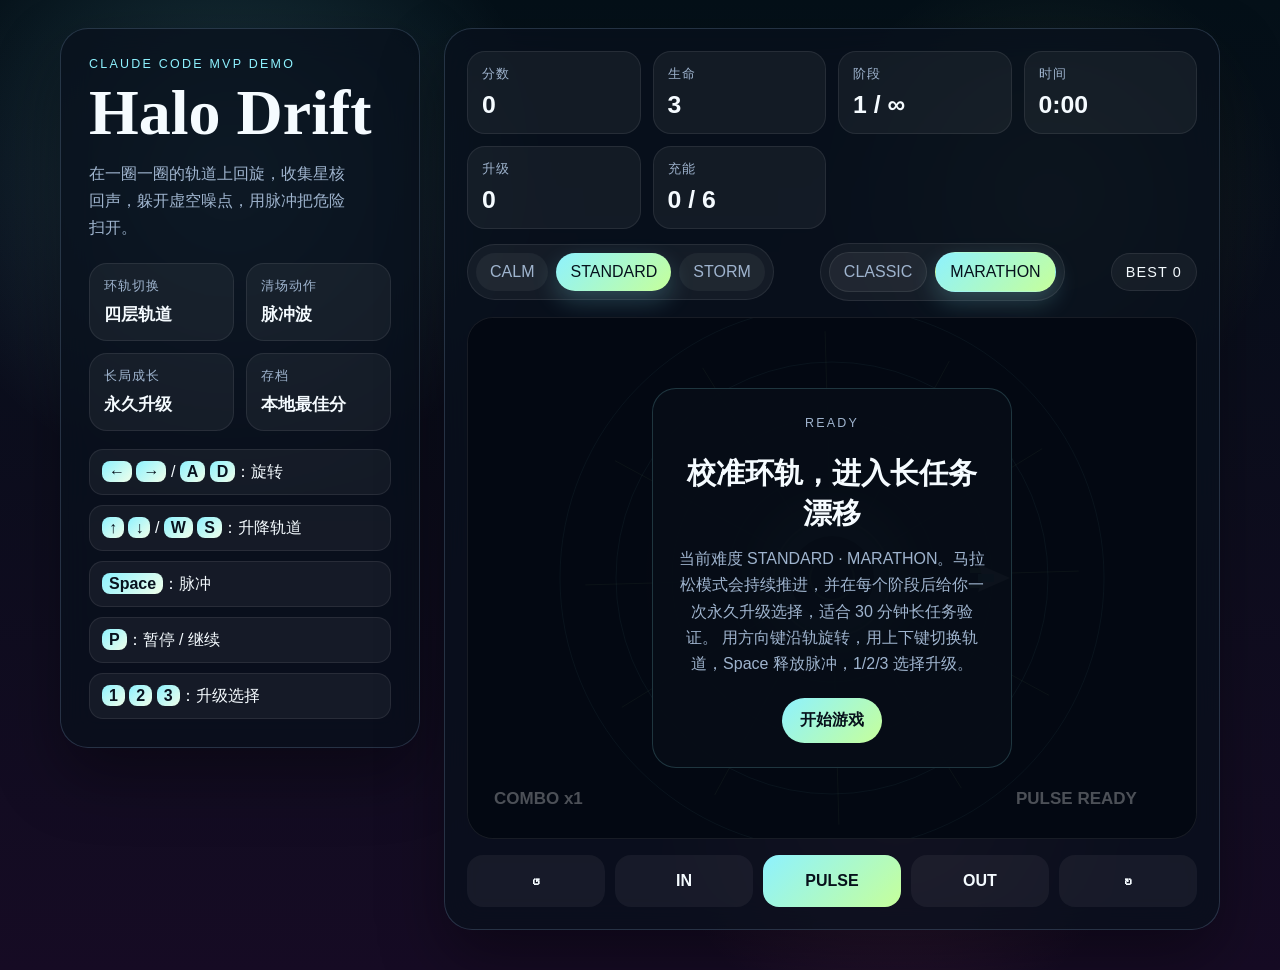
==== examples/halo-drift/index.html @ 2d6ed37b "feat: add verified long-task mini-game runner" ====
<!DOCTYPE html>
<html lang="zh-CN">
  <head>
    <meta charset="UTF-8" />
    <meta name="viewport" content="width=device-width, initial-scale=1.0" />
    <title>Halo Drift / 环轨漂移</title>
    <link rel="stylesheet" href="./styles.css" />
  </head>
  <body>
    <main class="page-shell">
      <section class="hero-panel">
        <p class="eyebrow">Claude Code MVP Demo</p>
        <h1>Halo Drift</h1>
        <p class="summary">
          在一圈一圈的轨道上回旋，收集星核回声，躲开虚空噪点，用脉冲把危险扫开。
        </p>
        <div class="feature-grid">
          <article>
            <span>环轨切换</span>
            <strong>四层轨道</strong>
          </article>
          <article>
            <span>清场动作</span>
            <strong>脉冲波</strong>
          </article>
          <article>
            <span>长局成长</span>
            <strong>永久升级</strong>
          </article>
          <article>
            <span>存档</span>
            <strong>本地最佳分</strong>
          </article>
        </div>
        <div class="controls">
          <span><kbd>←</kbd> <kbd>→</kbd> / <kbd>A</kbd> <kbd>D</kbd>：旋转</span>
          <span><kbd>↑</kbd> <kbd>↓</kbd> / <kbd>W</kbd> <kbd>S</kbd>：升降轨道</span>
          <span><kbd>Space</kbd>：脉冲</span>
          <span><kbd>P</kbd>：暂停 / 继续</span>
          <span><kbd>1</kbd> <kbd>2</kbd> <kbd>3</kbd>：升级选择</span>
        </div>
      </section>

      <section class="game-panel">
        <div class="hud">
          <div class="stat-card">
            <span class="label">分数</span>
            <strong id="score">0</strong>
          </div>
          <div class="stat-card">
            <span class="label">生命</span>
            <strong id="health">3</strong>
          </div>
          <div class="stat-card">
            <span class="label">阶段</span>
            <strong id="phase">1</strong>
          </div>
          <div class="stat-card">
            <span class="label">时间</span>
            <strong id="time">0:00</strong>
          </div>
          <div class="stat-card">
            <span class="label">升级</span>
            <strong id="upgrades">0</strong>
          </div>
          <div class="stat-card">
            <span class="label">充能</span>
            <strong id="charge">0 / 6</strong>
          </div>
        </div>

        <div class="toolbar">
          <div class="mode-selector" role="group" aria-label="难度选择">
            <button type="button" class="mode-button is-active" data-mode="calm">CALM</button>
            <button type="button" class="mode-button" data-mode="standard">STANDARD</button>
            <button type="button" class="mode-button" data-mode="storm">STORM</button>
          </div>
          <div class="run-selector" role="group" aria-label="运行模式">
            <button type="button" class="run-button" data-run="classic">CLASSIC</button>
            <button type="button" class="run-button is-active" data-run="marathon">MARATHON</button>
          </div>
          <div class="toolbar-badge" id="bestBadge">BEST 0</div>
        </div>

        <div class="canvas-frame">
          <canvas id="gameCanvas" width="1200" height="760" aria-label="Halo Drift game arena"></canvas>
          <div class="overlay" id="overlay">
            <div class="overlay-card">
              <p class="overlay-tag" id="overlayTag">READY</p>
              <h2 id="overlayTitle">校准环轨，准备跃入星环</h2>
              <p id="overlayText">
                收集发光回声点，避开暗色噪点。每次充能满格后，核心会进入下一阶段。
              </p>
              <div class="upgrade-select hidden" id="upgradeSelect" aria-label="升级选择">
                <p class="upgrade-kicker">PERMANENT UPGRADE</p>
                <div class="upgrade-grid" id="upgradeGrid"></div>
              </div>
              <button id="startButton" type="button">开始游戏</button>
            </div>
          </div>
        </div>

        <div class="touch-controls" aria-label="触屏控制">
          <button type="button" class="touch-button" data-action="left">↺</button>
          <button type="button" class="touch-button" data-action="in">IN</button>
          <button type="button" class="touch-button pulse" data-action="pulse">PULSE</button>
          <button type="button" class="touch-button" data-action="out">OUT</button>
          <button type="button" class="touch-button" data-action="right">↻</button>
        </div>
      </section>
    </main>

    <script src="./game.js"></script>
  </body>
</html>
---- examples/halo-drift/styles.css ----
:root {
  --bg-top: #041018;
  --bg-bottom: #160b24;
  --panel: rgba(9, 16, 28, 0.76);
  --panel-border: rgba(170, 212, 255, 0.18);
  --text-main: #f5fbff;
  --text-muted: #9fb4ce;
  --accent: #8ef2ff;
  --accent-2: #c6ff9a;
  --danger: #ff7f9b;
  --shadow: 0 28px 64px rgba(0, 0, 0, 0.36);
  --display-font: "Iowan Old Style", "Palatino Linotype", "Book Antiqua", serif;
  --body-font: "Avenir Next", "Gill Sans", "Trebuchet MS", sans-serif;
}

* {
  box-sizing: border-box;
}

html,
body {
  min-height: 100%;
}

body {
  margin: 0;
  color: var(--text-main);
  font-family: var(--body-font);
  background:
    radial-gradient(circle at 18% 18%, rgba(142, 242, 255, 0.18), transparent 24%),
    radial-gradient(circle at 82% 20%, rgba(198, 255, 154, 0.1), transparent 18%),
    radial-gradient(circle at 70% 82%, rgba(255, 127, 155, 0.14), transparent 20%),
    linear-gradient(180deg, var(--bg-top), var(--bg-bottom));
}

.page-shell {
  width: min(1160px, calc(100% - 32px));
  margin: 0 auto;
  padding: 28px 0 40px;
  display: grid;
  grid-template-columns: minmax(280px, 360px) minmax(320px, 1fr);
  gap: 24px;
  align-items: start;
}

.hero-panel,
.game-panel {
  background: var(--panel);
  border: 1px solid var(--panel-border);
  border-radius: 28px;
  box-shadow: var(--shadow);
  backdrop-filter: blur(16px);
}

.hero-panel {
  padding: 28px;
}

.eyebrow {
  margin: 0 0 12px;
  color: var(--accent);
  text-transform: uppercase;
  letter-spacing: 0.18em;
  font-size: 0.78rem;
}

.hero-panel h1 {
  margin: 0;
  font-family: var(--display-font);
  font-size: clamp(2.8rem, 5vw, 4.4rem);
  line-height: 0.95;
}

.summary {
  margin: 16px 0 22px;
  color: var(--text-muted);
  line-height: 1.7;
  max-width: 30ch;
}

.feature-grid {
  display: grid;
  grid-template-columns: repeat(2, minmax(0, 1fr));
  gap: 12px;
  margin-bottom: 18px;
}

.feature-grid article,
.controls span,
.stat-card,
.toolbar-badge,
.mode-button,
.run-button,
.touch-button {
  border: 1px solid rgba(255, 255, 255, 0.08);
  background: rgba(255, 255, 255, 0.05);
}

.feature-grid article {
  padding: 14px;
  border-radius: 18px;
}

.feature-grid article span,
.label {
  display: block;
  color: var(--text-muted);
  font-size: 0.8rem;
  letter-spacing: 0.08em;
  text-transform: uppercase;
}

.feature-grid article strong {
  display: block;
  margin-top: 8px;
  font-size: 1.05rem;
}

.controls {
  display: grid;
  gap: 10px;
}

.controls span {
  padding: 10px 12px;
  border-radius: 14px;
  color: var(--text-main);
  line-height: 1.5;
}

kbd {
  padding: 2px 7px;
  border-radius: 8px;
  color: #08121e;
  background: linear-gradient(135deg, var(--accent), #f1ffea);
  font: inherit;
  font-weight: 700;
}

.game-panel {
  padding: 22px;
}

.hud {
  display: grid;
  grid-template-columns: repeat(4, minmax(0, 1fr));
  gap: 12px;
  margin-bottom: 14px;
}

.stat-card {
  padding: 14px;
  border-radius: 18px;
}

.stat-card strong {
  display: block;
  margin-top: 8px;
  font-size: 1.55rem;
}

.toolbar {
  display: flex;
  justify-content: space-between;
  align-items: center;
  gap: 12px;
  margin-bottom: 16px;
}

.run-selector {
  display: inline-grid;
  grid-template-columns: repeat(2, auto);
  gap: 8px;
  padding: 8px;
  border-radius: 999px;
  background: rgba(255, 255, 255, 0.05);
  border: 1px solid rgba(255, 255, 255, 0.08);
}

.mode-selector {
  display: inline-grid;
  grid-template-columns: repeat(3, auto);
  gap: 8px;
  padding: 8px;
  border-radius: 999px;
  background: rgba(255, 255, 255, 0.05);
  border: 1px solid rgba(255, 255, 255, 0.08);
}

.mode-button,
.touch-button,
button {
  appearance: none;
  border: 0;
  font: inherit;
  cursor: pointer;
}

.mode-button {
  padding: 10px 14px;
  color: var(--text-muted);
  border-radius: 999px;
}

.run-button {
  padding: 10px 14px;
  color: var(--text-muted);
  border-radius: 999px;
}

.mode-button.is-active,
.run-button.is-active {
  color: #06111c;
  background: linear-gradient(135deg, var(--accent), var(--accent-2));
  box-shadow: 0 10px 24px rgba(142, 242, 255, 0.22);
}

.toolbar-badge {
  padding: 10px 14px;
  border-radius: 999px;
  color: var(--text-main);
  font-size: 0.9rem;
  letter-spacing: 0.08em;
}

.canvas-frame {
  position: relative;
  overflow: hidden;
  width: 100%;
  border-radius: 26px;
  background:
    radial-gradient(circle at 50% 50%, rgba(142, 242, 255, 0.14), transparent 30%),
    radial-gradient(circle at 50% 50%, rgba(255, 127, 155, 0.08), transparent 45%),
    #040912;
  border: 1px solid rgba(255, 255, 255, 0.08);
}

canvas {
  display: block;
  width: 100%;
  height: auto;
}

.overlay {
  position: absolute;
  inset: 0;
  display: grid;
  place-items: center;
  padding: 24px;
  background: rgba(3, 7, 18, 0.58);
}

.overlay.hidden {
  display: none;
}

.overlay-card {
  width: min(100%, 360px);
  padding: 24px;
  text-align: center;
  border-radius: 24px;
  background: rgba(7, 13, 23, 0.94);
  border: 1px solid rgba(142, 242, 255, 0.18);
}

.overlay-tag {
  margin: 0 0 12px;
  color: var(--accent);
  text-transform: uppercase;
  letter-spacing: 0.18em;
  font-size: 0.78rem;
}

.overlay-card h2 {
  margin: 0 0 12px;
  font-family: var(--display-font);
  font-size: 1.8rem;
}

.upgrade-select {
  margin: 18px 0 14px;
}

.upgrade-select.hidden {
  display: none;
}

.upgrade-kicker {
  margin: 0 0 10px;
  color: var(--accent-2);
  text-transform: uppercase;
  letter-spacing: 0.18em;
  font-size: 0.72rem;
}

.upgrade-grid {
  display: grid;
  gap: 10px;
}

.upgrade-card {
  width: 100%;
  padding: 14px 16px;
  text-align: left;
  border-radius: 18px;
  color: var(--text-main);
  background: linear-gradient(180deg, rgba(255, 255, 255, 0.1), rgba(255, 255, 255, 0.04));
  border: 1px solid rgba(255, 255, 255, 0.1);
  transition: transform 0.18s ease, border-color 0.18s ease, box-shadow 0.18s ease;
}

.upgrade-card:hover,
.upgrade-card:focus-visible {
  transform: translateY(-1px);
  border-color: var(--accent-2);
  box-shadow: 0 12px 28px rgba(198, 255, 154, 0.16);
  outline: none;
}

.upgrade-card .upgrade-top {
  display: flex;
  align-items: baseline;
  justify-content: space-between;
  gap: 12px;
  margin-bottom: 6px;
}

.upgrade-card .upgrade-name {
  font-size: 0.96rem;
  font-weight: 700;
  letter-spacing: 0.08em;
}

.upgrade-card .upgrade-tag {
  color: var(--accent-2);
  font-size: 0.66rem;
  letter-spacing: 0.16em;
}

.upgrade-card .upgrade-desc {
  margin: 0;
  color: var(--text-muted);
  font-size: 0.72rem;
  line-height: 1.5;
}

.overlay-card p {
  margin: 0 0 20px;
  color: var(--text-muted);
  line-height: 1.65;
}

.overlay-card button {
  padding: 12px 18px;
  border-radius: 999px;
  color: #07111b;
  font-weight: 800;
  background: linear-gradient(135deg, var(--accent), var(--accent-2));
}

.touch-controls {
  display: grid;
  grid-template-columns: repeat(5, minmax(0, 1fr));
  gap: 10px;
  margin-top: 16px;
}

.touch-button {
  min-height: 52px;
  border-radius: 16px;
  color: var(--text-main);
  font-weight: 800;
}

.touch-button.pulse {
  color: #07111b;
  background: linear-gradient(135deg, var(--accent), var(--accent-2));
}

@media (max-width: 940px) {
  .page-shell {
    grid-template-columns: 1fr;
  }
}

@media (max-width: 640px) {
  .page-shell {
    width: min(100%, calc(100% - 18px));
    padding-top: 16px;
  }

  .hero-panel,
  .game-panel {
    border-radius: 22px;
    padding: 18px;
  }

  .hud {
    grid-template-columns: repeat(2, minmax(0, 1fr));
  }

  .toolbar {
    flex-direction: column;
    align-items: stretch;
  }

  .mode-selector {
    width: 100%;
    grid-template-columns: repeat(3, minmax(0, 1fr));
  }

  .run-selector {
    width: 100%;
    grid-template-columns: repeat(2, minmax(0, 1fr));
  }

  .mode-button {
    padding: 10px 8px;
  }

  .run-button {
    padding: 10px 8px;
  }

  .touch-controls {
    grid-template-columns: repeat(3, minmax(0, 1fr));
  }

  .touch-button:nth-child(1),
  .touch-button:nth-child(2),
  .touch-button:nth-child(4),
  .touch-button:nth-child(5) {
    grid-column: span 1;
  }

  .touch-button.pulse {
    grid-column: span 3;
  }
}

@media (prefers-reduced-motion: reduce) {
  *,
  *::before,
  *::after {
    scroll-behavior: auto;
    animation-duration: 0.01ms !important;
    animation-iteration-count: 1 !important;
    transition-duration: 0.01ms !important;
  }
}
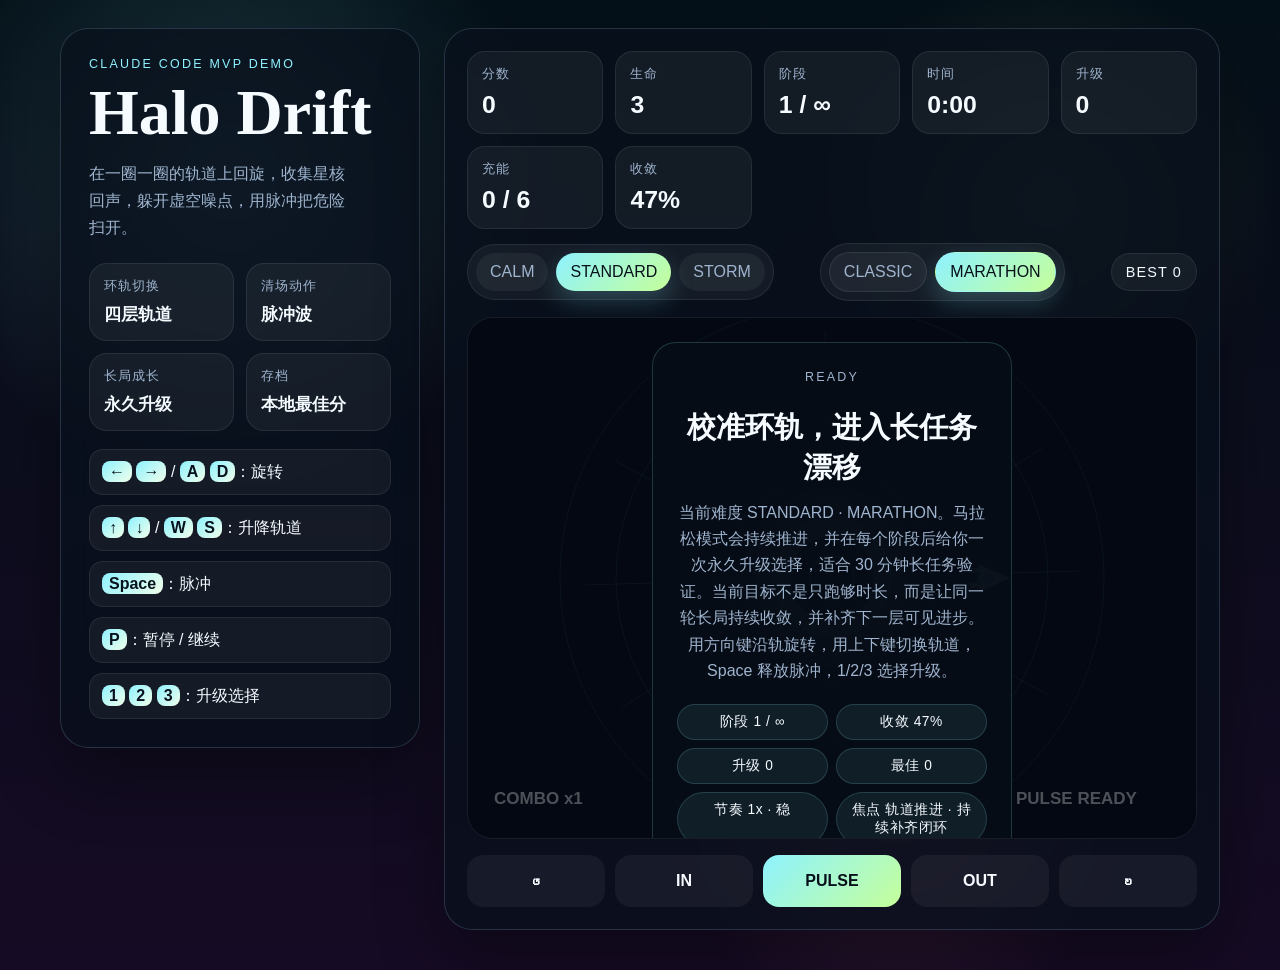
==== commit d78f448c: "feat: harden long-task progress validation" ====
--- a/examples/halo-drift/index.html
+++ b/examples/halo-drift/index.html
@@ -67,6 +67,10 @@
             <span class="label">充能</span>
             <strong id="charge">0 / 6</strong>
           </div>
+          <div class="stat-card">
+            <span class="label">收敛</span>
+            <strong id="convergence">0%</strong>
+          </div>
         </div>
 
         <div class="toolbar">
@@ -91,6 +95,14 @@
               <p id="overlayText">
                 收集发光回声点，避开暗色噪点。每次充能满格后，核心会进入下一阶段。
               </p>
+              <div class="session-strip" id="sessionStrip" aria-live="polite">
+                <span id="sessionPhase">阶段 1</span>
+                <span id="sessionConvergence">收敛 0%</span>
+                <span id="sessionUpgrades">升级 0</span>
+                <span id="sessionBest">最佳 0</span>
+                <span id="sessionTempo">节奏 1x</span>
+                <span id="sessionFocus">焦点 轨道推进</span>
+              </div>
               <div class="upgrade-select hidden" id="upgradeSelect" aria-label="升级选择">
                 <p class="upgrade-kicker">PERMANENT UPGRADE</p>
                 <div class="upgrade-grid" id="upgradeGrid"></div>
--- a/examples/halo-drift/styles.css
+++ b/examples/halo-drift/styles.css
@@ -128,6 +128,24 @@
   line-height: 1.5;
 }
 
+.session-strip {
+  display: grid;
+  grid-template-columns: repeat(auto-fit, minmax(108px, 1fr));
+  gap: 8px;
+  margin: 18px 0 16px;
+}
+
+.session-strip span {
+  padding: 8px 10px;
+  border-radius: 999px;
+  background: rgba(142, 242, 255, 0.08);
+  border: 1px solid rgba(142, 242, 255, 0.16);
+  color: var(--text-main);
+  text-align: center;
+  font-size: 0.86rem;
+  letter-spacing: 0.04em;
+}
+
 kbd {
   padding: 2px 7px;
   border-radius: 8px;
@@ -143,7 +161,7 @@
 
 .hud {
   display: grid;
-  grid-template-columns: repeat(4, minmax(0, 1fr));
+  grid-template-columns: repeat(auto-fit, minmax(132px, 1fr));
   gap: 12px;
   margin-bottom: 14px;
 }
